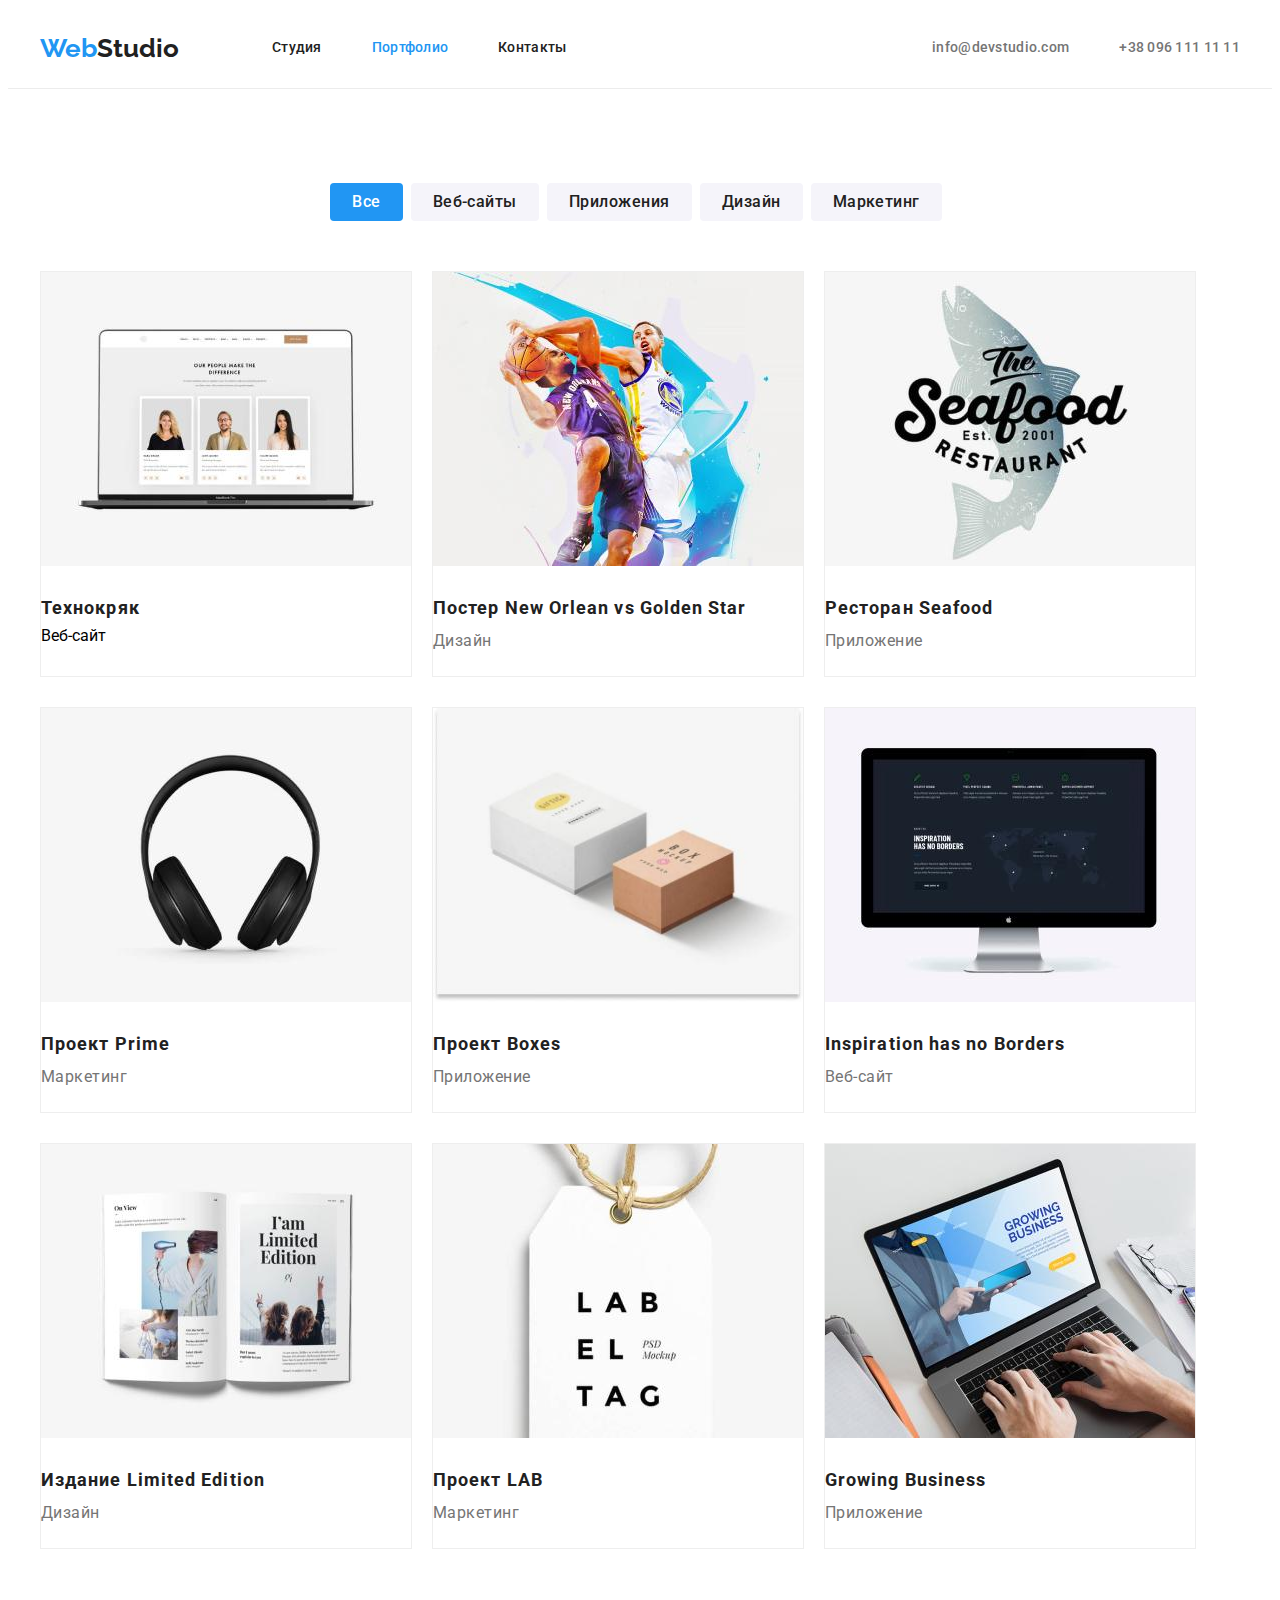
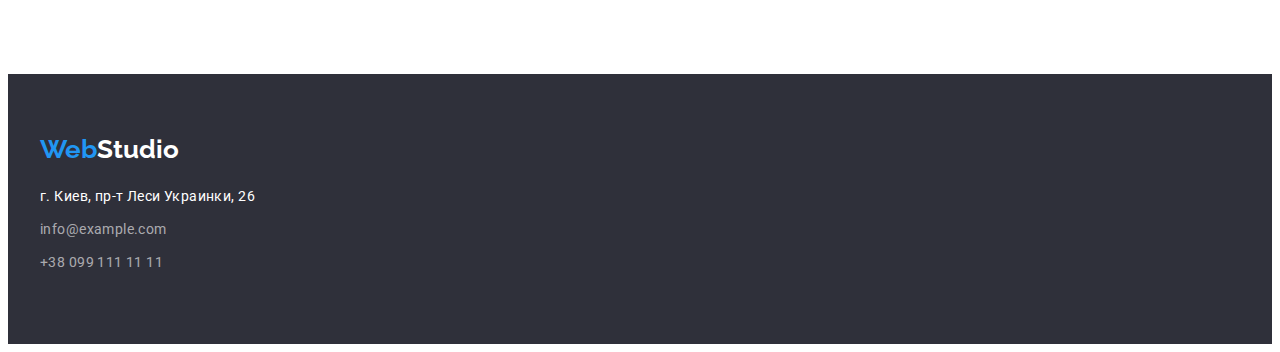
==== portfolio.html @ bd47ff98 "stard" ====
<!DOCTYPE html>
<html lang="ru">
  <head>
    <meta charset="UTF-8" />
    <meta http-equiv="X-UA-Compatible" content="IE=edge" />
    <meta name="viewport" content="width=device-width, initial-scale=1.0" />
    <link
      rel="stylesheet"
      href="https://cdnjs.cloudflare.com/ajax/libs/modern-normalize/1.1.0/modern-normalize.min.css"
      integrity="sha512-wpPYUAdjBVSE4KJnH1VR1HeZfpl1ub8YT/NKx4PuQ5NmX2tKuGu6U/JRp5y+Y8XG2tV+wKQpNHVUX03MfMFn9Q=="
      crossorigin="anonymous"
      referrerpolicy="no-referrer"
    />
    <link rel="stylesheet" href="./css/styles.css" />
    <link rel="preconnect" href="https://fonts.googleapis.com" />
    <link rel="preconnect" href="https://fonts.gstatic.com" crossorigin />
    <link
      href="https://fonts.googleapis.com/css2?family=Raleway:wght@700&family=Roboto:wght@400;500;700;900&display=swap"
      rel="stylesheet"
    />
    <title>Портфолио</title>
  </head>
  <body>
    <header class="header">
      <div class="container">
        <div class="header-container">
          <nav class="nav">
            <a href="./index.html" lang="en" class="logo"><span>Web</span>Studio</a>
            <ul class="header-nav-list list">
              <li class="nav-list-item current">
                <a href="./index.html" class="nav-link link">Студия</a>
              </li>
              <li class="nav-list-item">
                <a href="./portfolio.html" class="nav-link link current">Портфолио</a>
              </li>
              <li class="nav-list-item"><a href="" class="nav-link link">Контакты</a></li>
            </ul>
          </nav>
          <ul class="header-list list">
            <li>
              <a href="mailto:info@devstudio.com" class="header-mail link">info@devstudio.com</a>
            </li>
            <li><a href="tel:+380961111111" class="header-tel link">+38 096 111 11 11</a></li>
          </ul>
        </div>
      </div>
    </header>
    <main>
      <section class="portfolio">
        <h1 hidden>portfolio</h1>
        <div class="container">
          <ul class="filter-list list">
            <li class="filter-list-item">
              <button type="button" class="filter-button current-filter-button">Все</button>
            </li>
            <li class="filter-list-item">
              <button type="button" class="filter-button">Веб-сайты</button>
            </li>
            <li class="filter-list-item">
              <button type="button" class="filter-button">Приложения</button>
            </li>
            <li class="filter-list-item">
              <button type="button" class="filter-button">Дизайн</button>
            </li>
            <li class="filter-list-item">
              <button type="button" class="filter-button">Маркетинг</button>
            </li>
          </ul>
        </div>
        <div class="container">
          <ul class="ourprojects-list list">
            <li class="ourprojects-item">
              <img src="./images/8.jpg" alt="Технокряк" width="370" height="294" />
              <div class="project-title">
                <h2 class="ourprojects-title">Технокряк</h2>
                <p>Веб-сайт</p>
              </div>
            </li>
            <li class="ourprojects-item">
              <img
                src="./images/9.jpg"
                alt="Постер New Orlean vs Golden Star"
                width="370"
                height="294"
              />
              <div class="project-title">
                <h2 class="ourprojects-title">Постер New Orlean vs Golden Star</h2>
                <p class="ourprojects-text">Дизайн</p>
              </div>
            </li>
            <li class="ourprojects-item">
              <img src="./images/10.jpg" alt="Ресторан Seafood" width="370" height="294" />
              <div class="project-title">
                <h2 class="ourprojects-title">Ресторан Seafood</h2>
                <p class="ourprojects-text">Приложение</p>
              </div>
            </li>
            <li class="ourprojects-item">
              <img src="./images/11.jpg" alt="Проект Prime" width="370" height="294" />
              <div class="project-title">
                <h2 class="ourprojects-title">Проект Prime</h2>
                <p class="ourprojects-text">Маркетинг</p>
              </div>
            </li>
            <li class="ourprojects-item">
              <img src="./images/12.jpg" alt="Проект Boxes" width="370" height="294" />
              <div class="project-title">
                <h2 class="ourprojects-title">Проект Boxes</h2>
                <p class="ourprojects-text">Приложение</p>
              </div>
            </li>
            <li class="ourprojects-item">
              <img
                src="./images/13.jpg"
                alt="Inspiration has no Borders"
                width="370"
                height="294"
              />
              <div class="project-title">
                <h2 class="ourprojects-title">Inspiration has no Borders</h2>
                <p class="ourprojects-text">Веб-сайт</p>
              </div>
            </li>
            <li class="ourprojects-item">
              <img src="./images/14.jpg" alt="Издание Limited Edition" width="370" height="294" />
              <div class="project-title">
                <h2 class="ourprojects-title">Издание Limited Edition</h2>
                <p class="ourprojects-text">Дизайн</p>
              </div>
            </li>
            <li class="ourprojects-item">
              <img src="./images/15.jpg" alt="роект LAB" width="370" height="294" />
              <div class="project-title">
                <h2 class="ourprojects-title">Проект LAB</h2>
                <p class="ourprojects-text">Маркетинг</p>
              </div>
            </li>
            <li class="ourprojects-item">
              <img src="./images/16.jpg" alt="Growing Business" width="370" height="294" />
              <div class="project-title">
                <h2 class="ourprojects-title">Growing Business</h2>
                <p class="ourprojects-text">Приложение</p>
              </div>
            </li>
          </ul>
        </div>
      </section>
    </main>
    <footer class="footer">
      <div class="container">
        <a href="./index.html" lang="en" class="logo-footer"><span>Web</span>Studio</a>
        <address class="ouradress">
          <ul class="address-list list">
            <li class="address-location address-item">
              <a
                href="https://goo.gl/maps/aNRmM5jgGCXuYNQ1A"
                target="_blank"
                rel="noopener nofollow noreferrer"
                class="footer-link link"
                >г. Киев, пр-т Леси Украинки, 26</a
              >
            </li>
            <li class="address-item">
              <a href="mailto:info@example.com" class="footer-mail link">info@example.com</a>
            </li>
            <li class="address-item">
              <a href="tel:+380991111111" class="footer-tel link">+38 099 111 11 11</a>
            </li>
          </ul>
        </address>
      </div>
    </footer>
  </body>
</html>
---- css/styles.css ----
:root {
  --main-color: #ffffff;
  --accent-color: #2196f3;
  --second-main-color: #212121;
  --contact-color: #757575;
  --background-color-color: #2f303a;
}

p,
h1,
h2,
h3,
h4,
h5,
h6 {
  margin: 0;
}

ul,
ol {
  margin: 0;
  padding-left: 0;
}

button {
  cursor: pointer;
}

body {
  font-family: 'Roboto', sans-serif;
}

.container {
  width: 1200px;
  margin: 0 auto;
  padding-left: 15px;
  padding-right: 15px;
}

.list {
  list-style: none;
}

.link {
  text-decoration: none;
}

/* -------------------header-------------------- */

.header {
  border-bottom: 1px solid #ececec;
}

.logo {
  font-family: 'Raleway', sans-serif;
  font-weight: 700;
  font-size: 26px;
  line-height: 1.19;
  text-decoration: none;

  color: var(--second-main-color);

  margin-right: 93px;
}

.logo span {
  color: var(--accent-color);
}

.nav {
  display: flex;
  align-items: center;
}

.nav-list-item {
  display: block;
}

.nav-list-item:not(:last-child) {
  margin-right: 50px;
}

.header-nav-list {
  display: flex;
}

.header-container {
  display: flex;
}

.header-list {
  display: flex;
  margin-left: auto;
  align-items: center;
}

.nav-link {
  font-style: normal;
  font-weight: 500;
  font-size: 14px;
  line-height: 1.14;
  letter-spacing: 0.02em;

  color: var(--second-main-color);

  padding-bottom: 32px;
  padding-top: 32px;
  display: flex;
}

.nav-link:hover,
.nav-link:focus {
  color: var(--accent-color);
}

.current {
  color: var(--accent-color);
}

.header-mail {
  font-weight: 500;
  font-size: 14px;
  line-height: 1.14;
  letter-spacing: 0.02em;
  color: var(--contact-color);
  margin-right: 50px;

  padding-bottom: 32px;
  padding-top: 32px;
  display: flex;
}

.header-mail:hover,
.header-mail:focus {
  color: var(--accent-color);
}

.header-tel {
  font-weight: 500;
  font-size: 14px;
  line-height: 1.14;
  letter-spacing: 0.02em;
  color: var(--contact-color);

  padding-bottom: 32px;
  padding-top: 32px;
  display: flex;
}

.header-tel:hover {
  color: var(--accent-color);
}

.header-tel:focus {
  color: var(--accent-color);
}

/* -------------------main------------------- */

/* --------------------ЗАКАЗАТЬ УСЛУГУ-------------------- */
.order-service {
  background-color: var(--background-color-color);
  padding-bottom: 200px;
  padding-top: 200px;
}

.text-h1 {
  font-weight: 900;
  font-size: 44px;
  line-height: 1.36;
  text-align: center;
  letter-spacing: 0.06em;
  text-transform: uppercase;

  color: var(--main-color);

  max-width: 650px;
  margin: 0 auto;

  margin-bottom: 30px;
}

.main-button {
  font-family: 'Roboto';
  font-style: normal;
  font-weight: 700;
  font-size: 16px;
  line-height: 1.87;
  display: block;
  align-items: center;
  text-align: center;
  letter-spacing: 0.06em;

  color: var(--main-color);

  background: var(--accent-color);
  box-shadow: 0px 4px 4px rgba(0, 0, 0, 0.15);
  border-radius: 4px;
  border: none;

  cursor: pointer;

  min-width: 200px;
  height: 50px;

  align-items: center;
  justify-content: center;
  margin: auto;
}

.main-button:hover,
.main-button:focus {
  font-family: 'Roboto';
  font-style: normal;
  font-weight: 700;
  font-size: 16px;
  line-height: 1.875;
  display: flex;
  align-items: center;
  text-align: center;
  letter-spacing: 0.06em;

  color: var(--main-color);

  background: #188ce8;
  box-shadow: 0px 4px 4px rgba(0, 0, 0, 0.15);
  border-radius: 4px;
}

/* ------------------Наши заслуги-------------- */

.merits {
  padding-top: 94px;
}

.merits-list {
  display: flex;
}

.merits-list:not(:last-child) {
  margin-right: 30px;
}

.merits-titles {
  font-weight: 700;
  font-size: 14px;
  line-height: 0.85;
  letter-spacing: 0.03em;
  text-transform: uppercase;

  color: #212121;

  margin-bottom: 10px;
}

.merits-text {
  font-weight: 400;
  font-size: 14px;
  line-height: 1.71;
  letter-spacing: 0.03em;

  color: #757575;
}

.merits-item {
  width: 270px;
  height: 101px;
}

.merits-item:not(:last-child) {
  margin-right: 30px;
}

/* ----------------------Чем мы занимаемся----------------------- */

.whatwedo {
  padding-top: 94px;
  padding-bottom: 94px;
}

.whatwedo-title {
  font-weight: 700;
  font-size: 36px;
  line-height: 1.16;
  text-align: center;
  letter-spacing: 0.03em;
  color: var(--second-main-color);
  margin-bottom: 50px;
}

.whatwedo-list {
  display: flex;
}

.whatwedo-img {
  margin-right: 30px;
}

/* ---------------Наша команда------------------- */

.ourteam {
  height: 650px;
  background-color: #f5f4fa;
}

.ourteam-title {
  font-weight: 700;
  font-size: 36px;
  line-height: 42px;
  text-align: center;
  letter-spacing: 0.03em;
  color: var(--second-main-color);
  padding-top: 94px;
}

.ourteam-list {
  display: flex;
  margin-top: 50px;
}

.ourteam-item {
  margin-right: 30px;
  width: 270px;
  background: #ffffff;

  box-shadow: 0px 1px 3px rgba(0, 0, 0, 0.12), 0px 1px 1px rgba(0, 0, 0, 0.14),
    0px 2px 1px rgba(0, 0, 0, 0.2);
  border-radius: 0px 0px 4px 4px;
}

.ourteam-list-name {
  font-weight: 500;
  font-size: 16px;
  line-height: 1.1875;
  text-align: center;
  letter-spacing: 0.03em;

  color: #212121;

  margin-bottom: 10px;
}

.ourteam-list-position {
  font-weight: 400;
  font-size: 16px;
  line-height: 1.1875;
  text-align: center;
  letter-spacing: 0.03em;

  color: #757575;
}

.mate {
  padding-top: 30px;
  padding-bottom: 30px;
}

/* ----------------footer------------------ */

.footer {
  background: #2f303a;
  padding: 60px 0;
}

.footer-link {
  font-family: 'Roboto';
  font-style: normal;
  font-weight: 400;
  font-size: 14px;
  line-height: 1.71;
  letter-spacing: 0.03em;
  color: #ffffff;
}

.logo-footer {
  display: block;
  font-family: 'Raleway', sans-serif;
  font-weight: 700;
  font-size: 26px;
  line-height: 1.19;
  text-decoration: none;
  color: var(--main-color);
  margin-bottom: 20px;
}

.logo-footer span {
  color: var(--accent-color);
}

.footer-mail {
  font-family: 'Roboto';
  font-style: normal;
  font-weight: 400;
  font-size: 14px;
  line-height: 1.71;
  letter-spacing: 0.03em;

  color: rgba(255, 255, 255, 0.6);
}

.footer-tel {
  font-family: 'Roboto';
  font-style: normal;
  font-weight: 400;
  font-size: 14px;
  line-height: 1.71;
  letter-spacing: 0.03em;

  color: rgba(255, 255, 255, 0.6);
}

.address-item {
  margin-bottom: 9px;
}

/* ----------------------PORTFOLIO------------------------ */

/* ---------------filter----------------- */

.filter-list {
  display: flex;
  margin-top: 94px;
  justify-content: center;
}

.filter-button {
  font-family: inherit;
  font-style: normal;
  font-weight: 500;
  font-size: 16px;
  line-height: 1.625;
  text-align: center;
  letter-spacing: 0.03em;

  color: #212121;

  background: #f5f4fa;
  border-radius: 4px;
  border: none;

  cursor: pointer;

  margin-right: 8px;
  padding: 6px 22px;
}

.current-filter-button {
  font-family: inherit, sans-serif;
  font-style: normal;
  font-weight: 500;
  font-size: 16px;
  line-height: 1.65;
  text-align: center;
  letter-spacing: 0.03em;

  color: var(--main-color);

  background: var(--accent-color);
}

.filter-button:hover {
  font-family: inherit, sans-serif;
  font-style: normal;
  font-weight: 500;
  font-size: 16px;
  line-height: 1.65;
  text-align: center;
  letter-spacing: 0.03em;

  color: var(--main-color);

  background: var(--accent-color);

  box-shadow: 0px 3px 1px rgba(0, 0, 0, 0.1), 0px 1px 2px rgba(0, 0, 0, 0.08),
    0px 2px 2px rgba(0, 0, 0, 0.12);
  border-radius: 4px;

  cursor: pointer;
}

.filter-button:focus {
  font-family: inherit, sans-serif;
  font-style: normal;
  font-weight: 500;
  font-size: 16px;
  line-height: 1.65;
  text-align: center;
  letter-spacing: 0.03em;

  color: #ffffff;

  background: #2196f3;

  box-shadow: 0px 3px 1px rgba(0, 0, 0, 0.1), 0px 1px 2px rgba(0, 0, 0, 0.08),
    0px 2px 2px rgba(0, 0, 0, 0.12);
  border-radius: 4px;

  cursor: pointer;
}

/* -----------------Наши проэкты----------------- */

.ourprojects-list {
  display: flex;
  flex-wrap: wrap;
  margin-top: 50px;
  margin-bottom: 95px;
}

.ourprojects-title {
  font-family: 'Roboto';
  font-style: normal;
  font-weight: 700;
  font-size: 18px;
  line-height: 2;
  letter-spacing: 0.06em;

  color: #212121;
}

.ourprojects-text {
  font-family: 'Roboto';
  font-style: normal;
  font-weight: 400;
  font-size: 16px;
  line-height: 1.875;
  letter-spacing: 0.03em;

  color: #757575;
}

.ourprojects-item {
  width: 370px;
  height: 404px;
  background: #ffffff;
  border: 1px solid #eeeeee;
}

.ourprojects-item:not(:last-child) {
  margin-right: 20px;
  margin-bottom: 30px;
}

.project-title {
  padding: 20px 0;
}
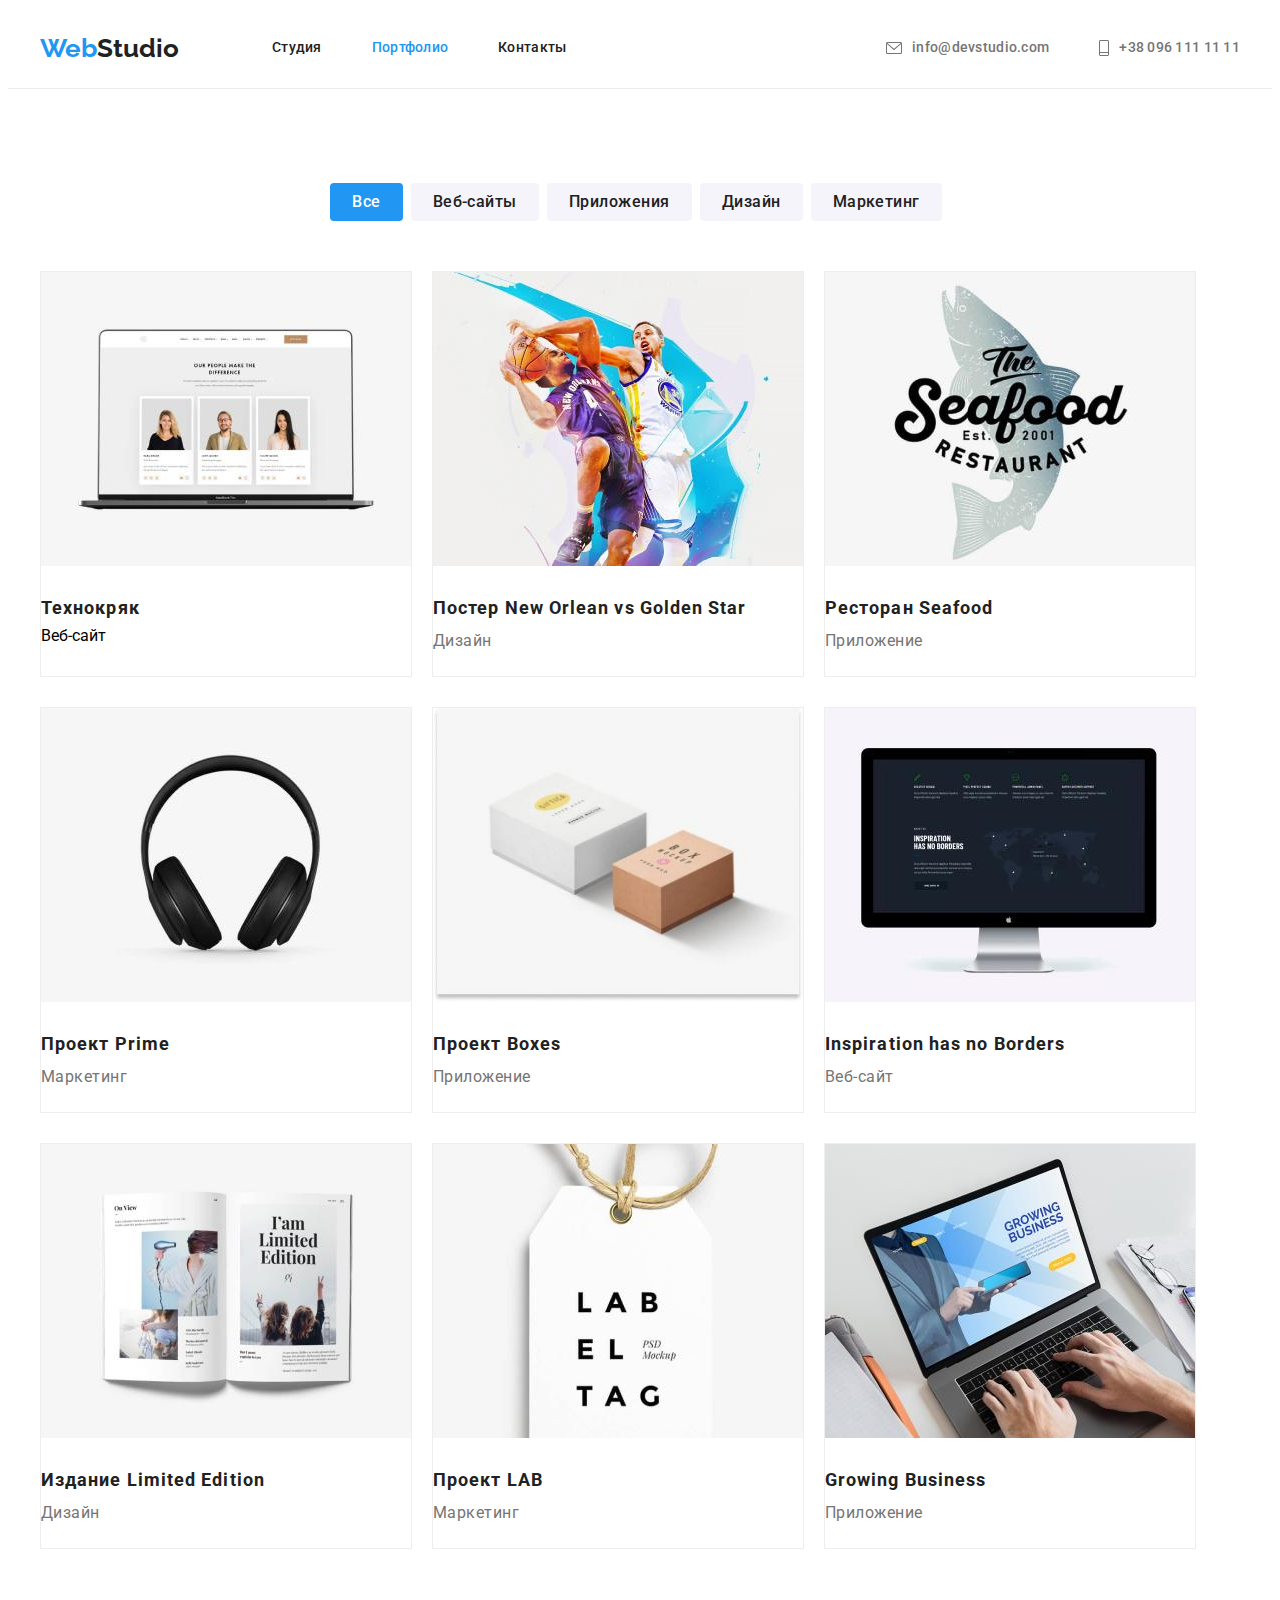
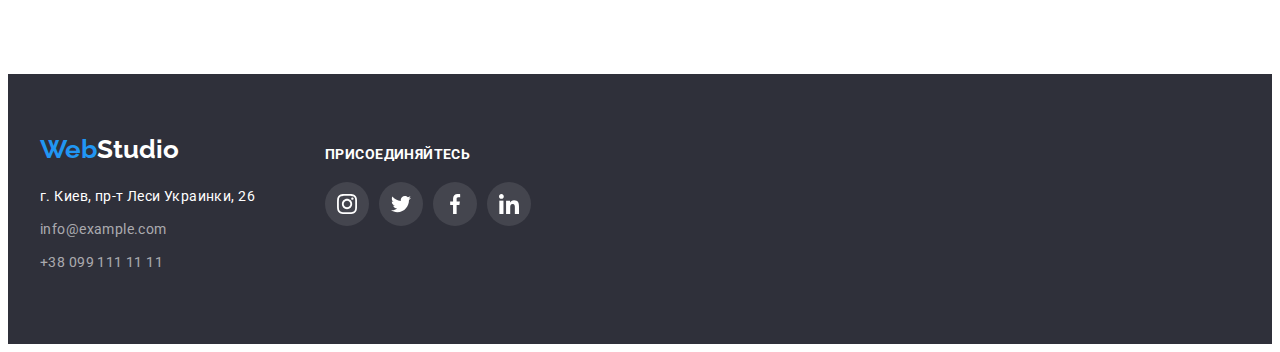
==== commit ad4312b9: "final" ====
--- a/portfolio.html
+++ b/portfolio.html
@@ -147,27 +147,62 @@
       </section>
     </main>
     <footer class="footer">
-      <div class="container">
-        <a href="./index.html" lang="en" class="logo-footer"><span>Web</span>Studio</a>
-        <address class="ouradress">
-          <ul class="address-list list">
-            <li class="address-location address-item">
-              <a
-                href="https://goo.gl/maps/aNRmM5jgGCXuYNQ1A"
-                target="_blank"
-                rel="noopener nofollow noreferrer"
-                class="footer-link link"
-                >г. Киев, пр-т Леси Украинки, 26</a
-              >
-            </li>
-            <li class="address-item">
-              <a href="mailto:info@example.com" class="footer-mail link">info@example.com</a>
-            </li>
-            <li class="address-item">
-              <a href="tel:+380991111111" class="footer-tel link">+38 099 111 11 11</a>
-            </li>
-          </ul>
-        </address>
+      <div class="container footer-container">
+        <div class="contacts">
+          <a href="./index.html" lang="en" class="logo-footer"><span>Web</span>Studio</a>
+          <address class="ouradress">
+            <ul class="address-list list">
+              <li class="address-location address-item">
+                <a
+                  href="https://goo.gl/maps/aNRmM5jgGCXuYNQ1A"
+                  target="_blank"
+                  rel="noopener nofollow noreferrer"
+                  class="footer-link link"
+                  >г. Киев, пр-т Леси Украинки, 26</a
+                >
+              </li>
+              <li class="address-item">
+                <a href="mailto:info@example.com" class="footer-mail link">info@example.com</a>
+              </li>
+              <li class="address-item">
+                <a href="tel:+380991111111" class="footer-tel link">+38 099 111 11 11</a>
+              </li>
+            </ul>
+          </address>
+        </div>
+        <div class="join">
+          <h3 class="join-title">присоединяйтесь</h3>
+          <ul class="join-list list">
+            <li class="join-item">
+              <a href="" class="join-link link">
+                <svg class="join-icon" width="20" height="20">
+                  <use href="./images/icons/soc/symbol-defs.svg#icon-instagram"></use>
+                </svg>
+              </a>
+            </li>
+            <li class="join-item">
+              <a href="" class="join-link link">
+                <svg class="join-icon" width="20" height="20">
+                  <use href="./images/icons/soc/symbol-defs.svg#icon-twitter"></use>
+                </svg>
+              </a>
+            </li>
+            <li class="join-item">
+              <a href="" class="join-link link">
+                <svg class="join-icon" width="20" height="20">
+                  <use href="./images/icons/soc/symbol-defs.svg#icon-facebook"></use>
+                </svg>
+              </a>
+            </li>
+            <li class="join-item">
+              <a href="" class="join-link link">
+                <svg class="join-icon" width="20" height="20">
+                  <use href="./images/icons/soc/symbol-defs.svg#icon-linkedin"></use>
+                </svg>
+              </a>
+            </li>
+          </ul>
+        </div>
       </div>
     </footer>
   </body>
--- a/css/styles.css
+++ b/css/styles.css
@@ -128,6 +128,19 @@
   padding-bottom: 32px;
   padding-top: 32px;
   display: flex;
+
+  align-items: center;
+}
+
+.header-mail::before {
+  content: '';
+  background-image: url(../images/icons/header/email.svg);
+  width: 16px;
+  height: 12px;
+  margin-right: 10px;
+  display: flex;
+  align-items: center;
+  justify-content: center;
 }
 
 .header-mail:hover,
@@ -145,6 +158,17 @@
   padding-bottom: 32px;
   padding-top: 32px;
   display: flex;
+}
+
+.header-tel::before {
+  content: '';
+  background-image: url(../images/icons/header/tel.svg);
+  width: 10px;
+  height: 16px;
+  margin-right: 10px;
+  display: flex;
+  align-items: center;
+  justify-content: center;
 }
 
 .header-tel:hover {
@@ -162,6 +186,11 @@
   background-color: var(--background-color-color);
   padding-bottom: 200px;
   padding-top: 200px;
+  background-image: linear-gradient(rgba(47, 48, 58, 0.4), rgba(47, 48, 58, 0.4)),
+    url(..//images/bg-img.jpg);
+  background-repeat: no-repeat;
+  background-position: center;
+  background-size: cover;
 }
 
 .text-h1 {
@@ -231,6 +260,7 @@
 
 .merits {
   padding-top: 94px;
+  margin-bottom: 94px;
 }
 
 .merits-list {
@@ -269,6 +299,15 @@
 
 .merits-item:not(:last-child) {
   margin-right: 30px;
+}
+
+.merits-icon {
+  width: 270px;
+  height: 120px;
+  margin-bottom: 30px;
+  display: flex;
+  justify-content: center;
+  padding: 25px 102px;
 }
 
 /* ----------------------Чем мы занимаемся----------------------- */
@@ -348,6 +387,7 @@
   letter-spacing: 0.03em;
 
   color: #757575;
+  margin-bottom: 16px;
 }
 
 .mate {
@@ -355,11 +395,118 @@
   padding-bottom: 30px;
 }
 
+.mate-soc-list {
+  display: flex;
+  justify-content: center;
+}
+
+.mate-soc-item {
+  width: 44px;
+  height: 44px;
+  margin-right: 10px;
+}
+
+.mate-soc-item:last-child {
+  margin-right: 0;
+}
+
+.mate-soc-link {
+  width: 100%;
+  height: 100%;
+  /* background-color: #2196f3; */
+  border-radius: 50%;
+  display: flex;
+  align-items: center;
+  justify-content: center;
+}
+
+.mate-soc-icon {
+  fill: #afb1b8;
+}
+
+.mate-soc-link:hover,
+.mate-soc-link:focus {
+  background-color: #2196f3;
+}
+
+.mate-soc-link:hover .mate-soc-icon,
+.mate-soc-link:focus .mate-soc-icon {
+  fill: #ffffff;
+}
+
+/* ---------------our-clients--------------- */
+
+.clients {
+  padding-top: 94px;
+  padding-bottom: 94px;
+}
+
+.clients-title {
+  font-weight: 700;
+  font-size: 36px;
+  line-height: 42px;
+  text-align: center;
+  letter-spacing: 0.03em;
+  color: var(--second-main-color);
+  margin-bottom: 50px;
+}
+
+.clients-list {
+  display: flex;
+  justify-content: center;
+}
+
+.clients-item {
+  width: 170px;
+  height: 92px;
+  margin-right: 30px;
+  border: 1px solid #afb1b8;
+  border-radius: 4px;
+  display: flex;
+  align-items: center;
+  justify-content: center;
+}
+
+.clients-icon {
+  fill: #afb1b8;
+}
+
+.clients-item:hover,
+.clients-item:focus {
+  width: 170px;
+  height: 92px;
+  margin-right: 30px;
+  border: 1px solid #2196f3;
+  border-radius: 4px;
+  display: flex;
+  align-items: center;
+  justify-content: center;
+}
+
+/* .clients-link:hover .clients-icon,
+.clients-link:focus .clients-icon {
+  fill: #2196f3;
+} */
+
+.clients-icon:hover,
+.clients-icon:focus {
+  fill: #2196f3;
+}
+
+.clients-link:hover .clients-icon,
+.clients-link:focus .clients-icon {
+  fill: #2196f3;
+}
+
 /* ----------------footer------------------ */
 
 .footer {
   background: #2f303a;
   padding: 60px 0;
+}
+
+.footer-container {
+  display: flex;
 }
 
 .footer-link {
@@ -413,6 +560,67 @@
   margin-bottom: 9px;
 }
 
+.join {
+  margin-left: 70px;
+  justify-content: center;
+}
+
+.join-title {
+  font-family: 'Roboto';
+  font-style: normal;
+  font-weight: 700;
+  font-size: 14px;
+  line-height: 16px;
+  letter-spacing: 0.03em;
+  text-transform: uppercase;
+
+  color: #ffffff;
+  margin-bottom: 20px;
+}
+
+.join {
+  padding-top: 12px;
+}
+
+.join-list {
+  display: flex;
+  justify-content: center;
+}
+
+.join-item {
+  width: 44px;
+  height: 44px;
+  margin-right: 10px;
+}
+
+.join-item:last-child {
+  margin-right: 0;
+}
+
+.join-link {
+  width: 100%;
+  height: 100%;
+  background-color: rgba(255, 255, 255, 0.1);
+  border-radius: 50%;
+  display: flex;
+  align-items: center;
+  justify-content: center;
+}
+
+.join-icon {
+  fill: #ffffff;
+}
+
+.join-link:hover,
+.join-link:focus {
+  background-color: #2196f3;
+}
+
+.join-link:hover .join-icon,
+.join-link:focus .join-icon {
+  fill: #ffffff;
+}
+
 /* ----------------------PORTFOLIO------------------------ */
 
 /* ---------------filter----------------- */
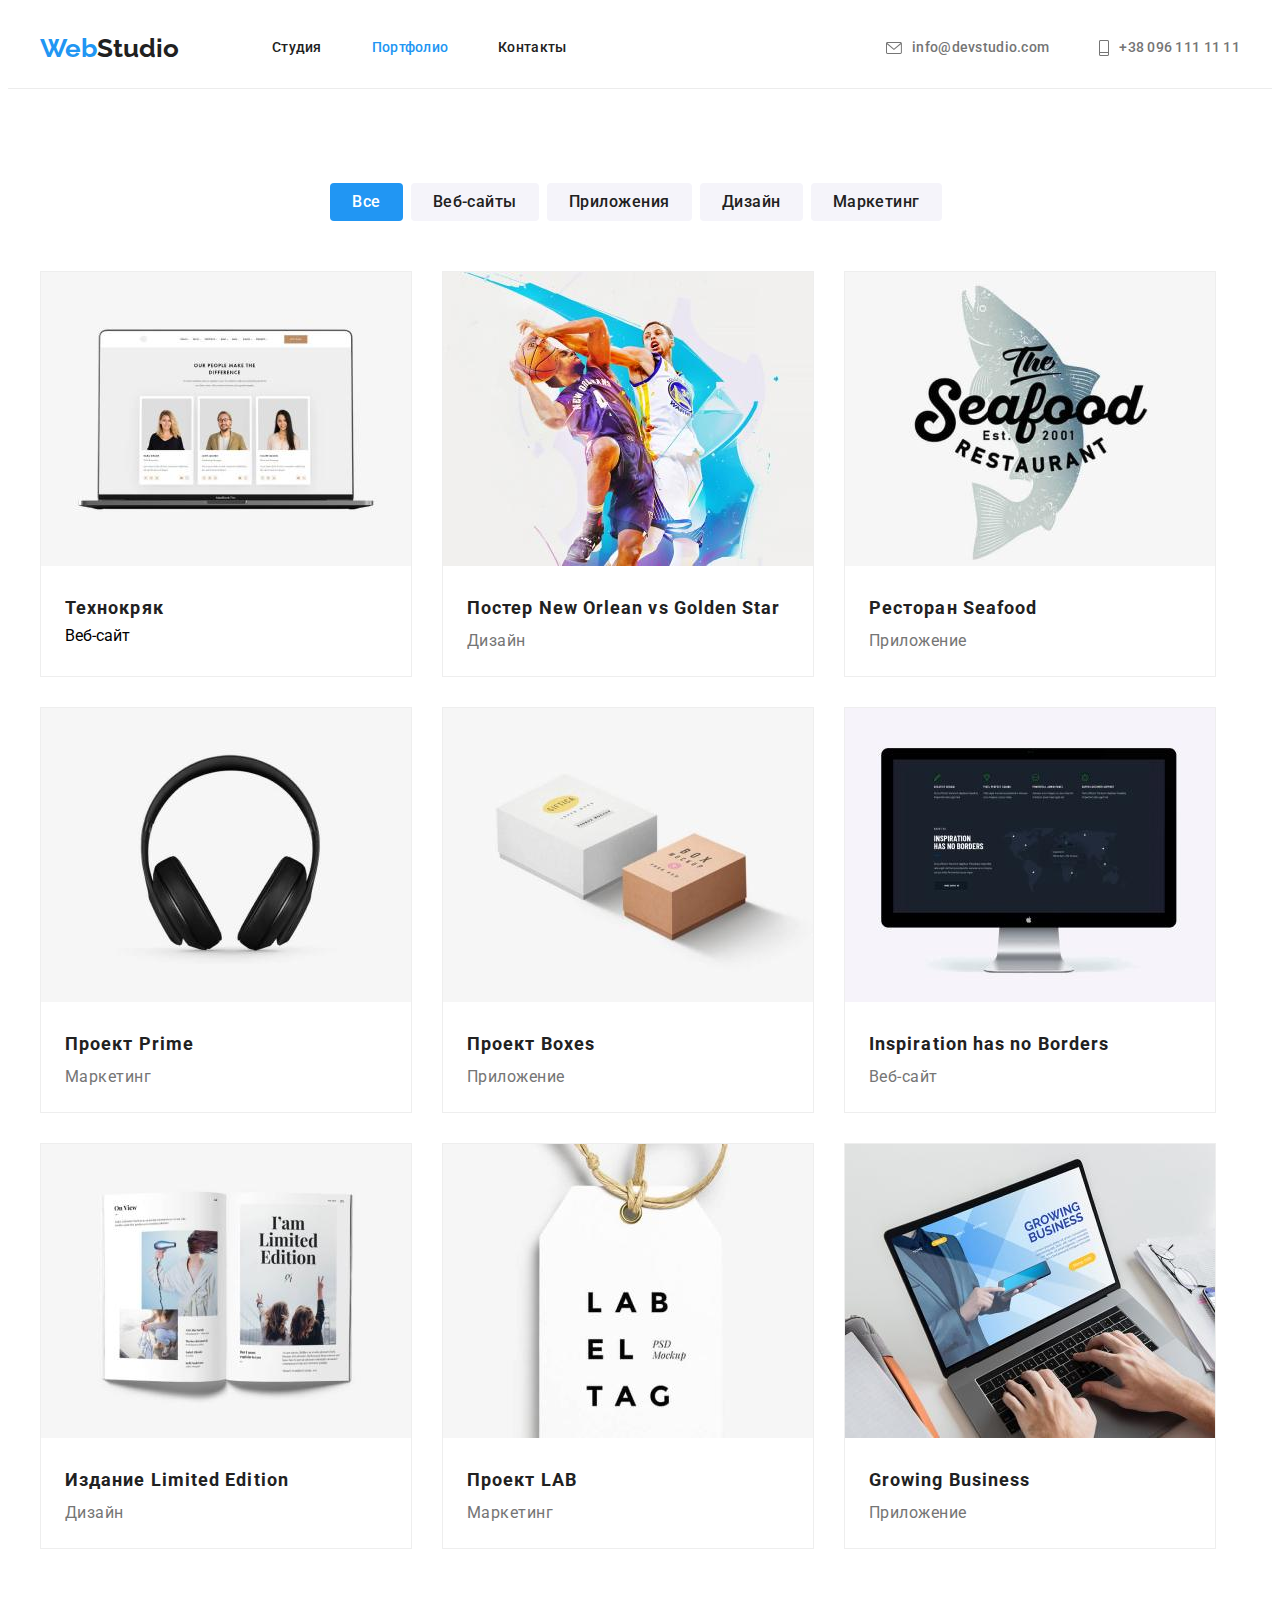
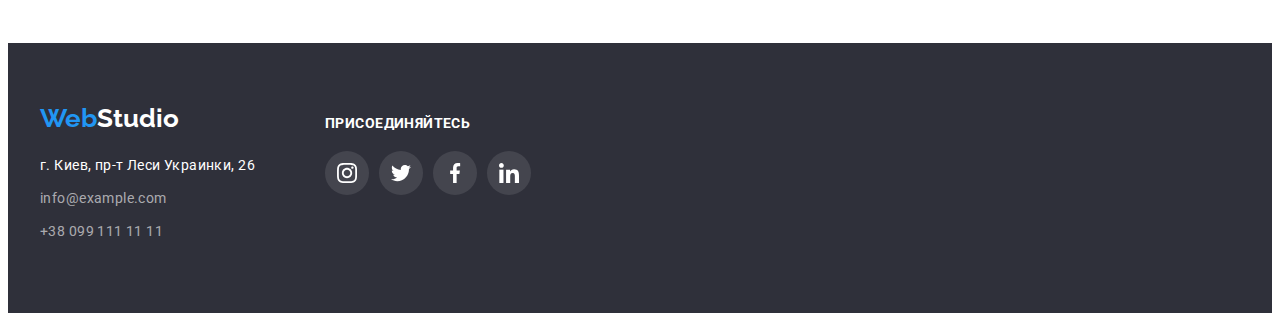
==== commit 90815919: "final" ====
--- a/portfolio.html
+++ b/portfolio.html
@@ -38,9 +38,21 @@
           </nav>
           <ul class="header-list list">
             <li>
-              <a href="mailto:info@devstudio.com" class="header-mail link">info@devstudio.com</a>
-            </li>
-            <li><a href="tel:+380961111111" class="header-tel link">+38 096 111 11 11</a></li>
+              <a href="mailto:info@devstudio.com" class="header-mail link">
+                <svg class="email-icon-sprite" width="16" height="12">
+                  <use href="./images/icons/header/symbol-defs.svg#icon-email"></use>
+                </svg>
+                <p>info@devstudio.com</p>
+              </a>
+            </li>
+            <li>
+              <a href="" class="header-tel link">
+                <svg class="tel-icon-sprite" width="10" height="16">
+                  <use href="./images/icons/header/symbol-defs.svg#icon-tel"></use>
+                </svg>
+                <p>+38 096 111 11 11</p>
+              </a>
+            </li>
           </ul>
         </div>
       </div>
--- a/css/styles.css
+++ b/css/styles.css
@@ -132,22 +132,21 @@
   align-items: center;
 }
 
-.header-mail::before {
-  content: '';
-  background-image: url(../images/icons/header/email.svg);
-  width: 16px;
-  height: 12px;
-  margin-right: 10px;
-  display: flex;
-  align-items: center;
-  justify-content: center;
-}
-
 .header-mail:hover,
 .header-mail:focus {
   color: var(--accent-color);
 }
 
+.email {
+  display: flex;
+  align-items: center;
+}
+
+.email-icon-sprite {
+  margin-right: 10px;
+  fill: currentColor;
+}
+
 .header-tel {
   font-weight: 500;
   font-size: 14px;
@@ -160,23 +159,22 @@
   display: flex;
 }
 
-.header-tel::before {
-  content: '';
-  background-image: url(../images/icons/header/tel.svg);
-  width: 10px;
-  height: 16px;
-  margin-right: 10px;
-  display: flex;
-  align-items: center;
-  justify-content: center;
-}
-
 .header-tel:hover {
   color: var(--accent-color);
 }
 
 .header-tel:focus {
   color: var(--accent-color);
+}
+
+.tel {
+  display: flex;
+  align-items: center;
+}
+
+.tel-icon-sprite {
+  margin-right: 10px;
+  fill: currentColor;
 }
 
 /* -------------------main------------------- */
@@ -260,7 +258,6 @@
 
 .merits {
   padding-top: 94px;
-  margin-bottom: 94px;
 }
 
 .merits-list {
@@ -294,7 +291,6 @@
 
 .merits-item {
   width: 270px;
-  height: 101px;
 }
 
 .merits-item:not(:last-child) {
@@ -302,12 +298,14 @@
 }
 
 .merits-icon {
-  width: 270px;
+  width: 100%;
   height: 120px;
   margin-bottom: 30px;
   display: flex;
-  justify-content: center;
-  padding: 25px 102px;
+  align-items: center;
+  justify-content: center;
+  background: #f5f4fa;
+  border-radius: 4px;
 }
 
 /* ----------------------Чем мы занимаемся----------------------- */
@@ -625,9 +623,12 @@
 
 /* ---------------filter----------------- */
 
+.portfolio {
+  padding: 94px 0;
+}
+
 .filter-list {
   display: flex;
-  margin-top: 94px;
   justify-content: center;
 }
 
@@ -713,6 +714,8 @@
   flex-wrap: wrap;
   margin-top: 50px;
   margin-bottom: 95px;
+  margin-right: -30px;
+  margin-bottom: -30px;
 }
 
 .ourprojects-title {
@@ -744,11 +747,18 @@
   border: 1px solid #eeeeee;
 }
 
+.ourprojects-item:hover,
+.ourprojects-item:focus {
+  border: 1px solid #eeeeee;
+  box-shadow: 0px 1px 1px rgba(0, 0, 0, 0.12), 0px 4px 4px rgba(0, 0, 0, 0.06),
+    1px 4px 6px rgba(0, 0, 0, 0.16);
+}
+
 .ourprojects-item:not(:last-child) {
-  margin-right: 20px;
+  margin-right: 30px;
   margin-bottom: 30px;
 }
 
 .project-title {
-  padding: 20px 0;
-}
+  padding: 20px 24px;
+}
